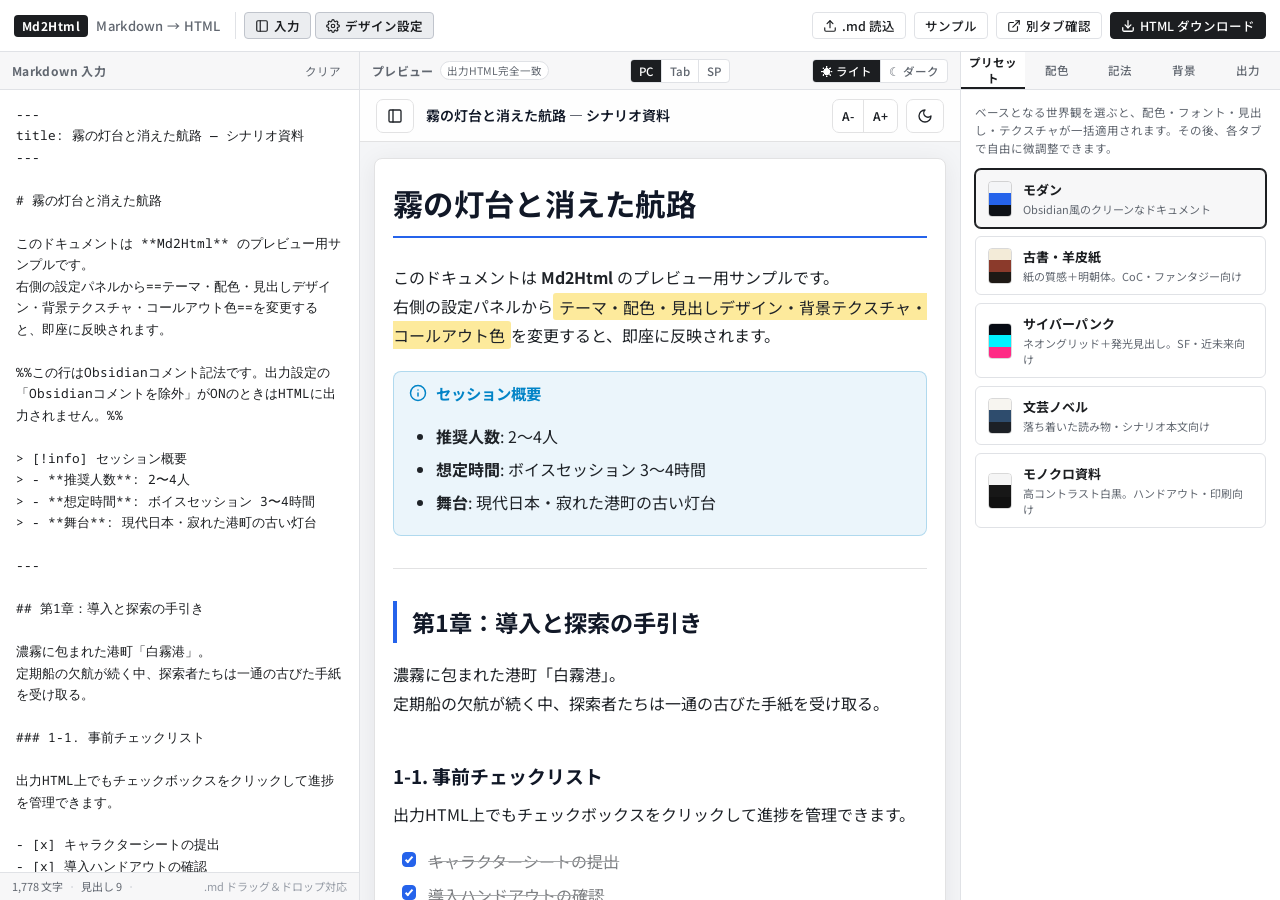
==== markdown-to-html/index.html @ 5cf48e46 "Add markdown-to-html tool" ====
<!DOCTYPE html>
<html lang="ja">
<head>
  <meta charset="UTF-8">
  <meta name="viewport" content="width=device-width, initial-scale=1.0">
  <title>Md2Html</title>
  <meta name="description" content="Markdownテキスト（Obsidianコールアウト対応）を目次ツリー・ダークモード切替・背景テクスチャ付きの単一HTMLファイルに変換するツール。">
  <link rel="preconnect" href="https://fonts.googleapis.com">
  <link rel="preconnect" href="https://fonts.gstatic.com" crossorigin>
  <link href="https://fonts.googleapis.com/css2?family=Noto+Sans+JP:wght@400;500;600;700&family=Noto+Sans+Mono:wght@400;500&display=swap" rel="stylesheet">
  <link rel="stylesheet" href="style.css">
</head>
<body>

  <!-- ========== DRAG & DROP OVERLAY ========== -->
  <div id="global-drop-overlay" class="global-drop-overlay hidden" aria-hidden="true">
    <div class="global-drop-box">
      <svg width="42" height="42" viewBox="0 0 24 24" fill="none" stroke="currentColor" stroke-width="1.6" stroke-linecap="round" stroke-linejoin="round">
        <path d="M14 2H6a2 2 0 0 0-2 2v16a2 2 0 0 0 2 2h12a2 2 0 0 0 2-2V8z"/>
        <polyline points="14 2 14 8 20 8"/>
        <line x1="12" y1="18" x2="12" y2="12"/>
        <line x1="9" y1="15" x2="15" y2="15"/>
      </svg>
      <p class="global-drop-title">ここに .md / .txt ファイルをドロップ</p>
      <p class="global-drop-sub">エディタに読み込んで即座にプレビューします</p>
    </div>
  </div>

  <!-- ========== HEADER ========== -->
  <header class="app-header">
    <div class="header-left">
      <h1 class="site-title">
        <span class="title-badge">Md2Html</span>
        <span class="title-sub">Markdown → HTML</span>
      </h1>
      <div class="pane-toggles" role="group" aria-label="ペイン表示切り替え">
        <button type="button" id="btn-toggle-editor" class="btn btn-ghost btn-sm is-active" aria-pressed="true" title="入力ペインの表示切替">
          <svg width="14" height="14" viewBox="0 0 24 24" fill="none" stroke="currentColor" stroke-width="2" stroke-linecap="round" stroke-linejoin="round" aria-hidden="true"><rect width="18" height="18" x="3" y="3" rx="2"/><path d="M9 3v18"/></svg>
          <span>入力</span>
        </button>
        <button type="button" id="btn-toggle-settings" class="btn btn-ghost btn-sm is-active" aria-pressed="true" title="デザイン設定パネルの表示切替">
          <svg width="14" height="14" viewBox="0 0 24 24" fill="none" stroke="currentColor" stroke-width="2" stroke-linecap="round" stroke-linejoin="round" aria-hidden="true"><circle cx="12" cy="12" r="3"/><path d="M19.4 15a1.65 1.65 0 0 0 .33 1.82l.06.06a2 2 0 0 1 0 2.83 2 2 0 0 1-2.83 0l-.06-.06a1.65 1.65 0 0 0-1.82-.33 1.65 1.65 0 0 0-1 1.51V21a2 2 0 0 1-4 0v-.09A1.65 1.65 0 0 0 9 19.4a1.65 1.65 0 0 0-1.82.33l-.06.06a2 2 0 0 1-2.83-2.83l.06-.06A1.65 1.65 0 0 0 4.68 15a1.65 1.65 0 0 0-1.51-1H3a2 2 0 0 1 0-4h.09A1.65 1.65 0 0 0 4.6 9a1.65 1.65 0 0 0-.33-1.82l-.06-.06a2 2 0 0 1 2.83-2.83l.06.06A1.65 1.65 0 0 0 9 4.68a1.65 1.65 0 0 0 1-1.51V3a2 2 0 0 1 4 0v.09a1.65 1.65 0 0 0 1 1.51 1.65 1.65 0 0 0 1.82-.33l.06-.06a2 2 0 0 1 2.83 2.83l-.06.06A1.65 1.65 0 0 0 19.4 9a1.65 1.65 0 0 0 1.51 1H21a2 2 0 0 1 0 4h-.09a1.65 1.65 0 0 0-1.51 1z"/></svg>
          <span>デザイン設定</span>
        </button>
      </div>
    </div>

    <nav class="header-actions" aria-label="メインアクション">
      <button type="button" id="btn-load-file" class="btn btn-ghost btn-sm" title=".md または .txt ファイルを読み込む">
        <svg width="14" height="14" viewBox="0 0 24 24" fill="none" stroke="currentColor" stroke-width="2" stroke-linecap="round" stroke-linejoin="round" aria-hidden="true"><path d="M21 15v4a2 2 0 0 1-2 2H5a2 2 0 0 1-2-2v-4"/><polyline points="17 8 12 3 7 8"/><line x1="12" y1="3" x2="12" y2="15"/></svg>
        <span class="hide-xs">.md 読込</span>
      </button>
      <input type="file" id="file-input" accept=".md,.markdown,.txt" hidden>
      <button type="button" id="btn-load-sample" class="btn btn-ghost btn-sm" title="サンプルMarkdownを読み込む">サンプル</button>
      <button type="button" id="btn-open-tab" class="btn btn-ghost btn-sm" title="生成されたHTMLを別タブで開く">
        <svg width="14" height="14" viewBox="0 0 24 24" fill="none" stroke="currentColor" stroke-width="2" stroke-linecap="round" stroke-linejoin="round" aria-hidden="true"><path d="M18 13v6a2 2 0 0 1-2 2H5a2 2 0 0 1-2-2V8a2 2 0 0 1 2-2h6"/><polyline points="15 3 21 3 21 9"/><line x1="10" y1="14" x2="21" y2="3"/></svg>
        <span class="hide-sm">別タブ確認</span>
      </button>
      <button type="button" id="btn-download" class="btn btn-primary btn-sm">
        <svg width="14" height="14" viewBox="0 0 24 24" fill="none" stroke="currentColor" stroke-width="2.2" stroke-linecap="round" stroke-linejoin="round" aria-hidden="true"><path d="M21 15v4a2 2 0 0 1-2 2H5a2 2 0 0 1-2-2v-4"/><polyline points="7 10 12 15 17 10"/><line x1="12" y1="15" x2="12" y2="3"/></svg>
        <span>HTML ダウンロード</span>
      </button>
    </nav>
  </header>

  <!-- ========== WORKSPACE (3-PANE) ========== -->
  <div id="workspace" class="workspace">

    <!-- 1. LEFT PANE: MARKDOWN EDITOR -->
    <section id="editor-pane" class="editor-pane" aria-label="Markdown入力">
      <div class="pane-bar">
        <div class="pane-bar-left">
          <span class="pane-title">Markdown 入力</span>
          <span id="loaded-file-badge" class="file-badge hidden"></span>
        </div>
        <div class="pane-bar-right">
          <button type="button" id="btn-clear-editor" class="text-btn" title="入力をクリア">クリア</button>
        </div>
      </div>

      <div class="editor-wrap">
        <textarea
          id="md-input"
          class="md-textarea"
          spellcheck="false"
          placeholder="# タイトル&#10;&#10;ここにMarkdownを入力するか、.mdファイルをドラッグ＆ドロップしてください。&#10;&#10;> [!note] Obsidian コールアウト&#10;> > [!tip]+ 折りたたみにも対応しています"
          aria-label="Markdownテキスト入力欄"
        ></textarea>
      </div>

      <div class="editor-footer">
        <span id="stat-chars">0 文字</span>
        <span class="stat-sep">·</span>
        <span id="stat-headings">見出し 0</span>
        <span class="stat-sep">·</span>
        <span class="stat-hint">.md ドラッグ＆ドロップ対応</span>
      </div>
    </section>

    <!-- 2. CENTER PANE: LIVE STANDALONE PREVIEW -->
    <section id="preview-pane" class="preview-pane" aria-label="リアルタイムプレビュー">
      <div class="pane-bar preview-bar">
        <div class="pane-bar-left">
          <span class="pane-title">プレビュー</span>
          <span class="preview-pill">出力HTML完全一致</span>
        </div>

        <div class="viewport-switch" role="group" aria-label="プレビュー幅切り替え">
          <button type="button" class="vp-btn is-active" data-vp="desktop" title="デスクトップ幅 (100%)">PC</button>
          <button type="button" class="vp-btn" data-vp="tablet" title="タブレット幅 (768px)">Tab</button>
          <button type="button" class="vp-btn" data-vp="mobile" title="モバイル幅 (390px)">SP</button>
        </div>

        <div class="pane-bar-right">
          <div class="theme-quick-switch" role="group" aria-label="プレビューのテーマ切り替え">
            <button type="button" id="btn-preview-light" class="vp-btn is-active" title="ライトモードで確認">☀ ライト</button>
            <button type="button" id="btn-preview-dark" class="vp-btn" title="ダークモードで確認">☾ ダーク</button>
          </div>
        </div>
      </div>

      <div id="preview-stage" class="preview-stage" data-vp="desktop">
        <iframe
          id="preview-frame"
          class="preview-frame"
          title="HTMLプレビュー"
          sandbox="allow-scripts allow-same-origin allow-popups"
        ></iframe>
      </div>
    </section>

    <!-- 3. RIGHT PANE: DESIGN SETTINGS PANEL -->
    <aside id="settings-pane" class="settings-pane" aria-label="デザイン・出力設定">
      <div class="settings-tabs" role="tablist" aria-label="設定カテゴリ">
        <button type="button" class="tab-btn is-active" role="tab" aria-selected="true" data-tab="presets">プリセット</button>
        <button type="button" class="tab-btn" role="tab" aria-selected="false" data-tab="colors">配色</button>
        <button type="button" class="tab-btn" role="tab" aria-selected="false" data-tab="styles">記法</button>
        <button type="button" class="tab-btn" role="tab" aria-selected="false" data-tab="background">背景</button>
        <button type="button" class="tab-btn" role="tab" aria-selected="false" data-tab="output">出力</button>
      </div>

      <div class="settings-body">

        <!-- TAB 1: PRESETS -->
        <div class="tab-panel is-active" data-panel="presets" role="tabpanel">
          <p class="panel-intro">ベースとなる世界観を選ぶと、配色・フォント・見出し・テクスチャが一括適用されます。その後、各タブで自由に微調整できます。</p>
          <div id="preset-grid" class="preset-grid"></div>
        </div>

        <!-- TAB 2: COLORS (LIGHT / DARK) -->
        <div class="tab-panel" data-panel="colors" role="tabpanel">
          <div class="mode-segment" role="group" aria-label="編集するモードを選択">
            <button type="button" class="seg-btn is-active" data-color-mode="light">☀ ライトモードの色</button>
            <button type="button" class="seg-btn" data-color-mode="dark">☾ ダークモードの色</button>
          </div>
          <p class="panel-note">モードを切り替えるとプレビューも連動して切り替わります。</p>

          <div class="setting-block">
            <div class="color-list">
              <div class="color-row">
                <label for="col-pageBg">ページ背景色</label>
                <div class="color-control">
                  <input type="color" id="col-pageBg" data-color-key="pageBg">
                  <input type="text" class="hex-input" id="hex-pageBg" data-color-key="pageBg" maxlength="7" aria-label="ページ背景色 HEX">
                </div>
              </div>
              <div class="color-row">
                <label for="col-surfaceBg">本文カード背景</label>
                <div class="color-control">
                  <input type="color" id="col-surfaceBg" data-color-key="surfaceBg">
                  <input type="text" class="hex-input" id="hex-surfaceBg" data-color-key="surfaceBg" maxlength="7" aria-label="本文カード背景 HEX">
                </div>
              </div>
              <div class="color-row">
                <label for="col-text">本文文字色</label>
                <div class="color-control">
                  <input type="color" id="col-text" data-color-key="text">
                  <input type="text" class="hex-input" id="hex-text" data-color-key="text" maxlength="7" aria-label="本文文字色 HEX">
                </div>
              </div>
              <div class="color-row">
                <label for="col-heading">見出し文字色</label>
                <div class="color-control">
                  <input type="color" id="col-heading" data-color-key="heading">
                  <input type="text" class="hex-input" id="hex-heading" data-color-key="heading" maxlength="7" aria-label="見出し文字色 HEX">
                </div>
              </div>
              <div class="color-row">
                <label for="col-accent">アクセント色</label>
                <div class="color-control">
                  <input type="color" id="col-accent" data-color-key="accent">
                  <input type="text" class="hex-input" id="hex-accent" data-color-key="accent" maxlength="7" aria-label="アクセント色 HEX">
                </div>
              </div>
              <div class="color-row">
                <label for="col-link">リンク色</label>
                <div class="color-control">
                  <input type="color" id="col-link" data-color-key="link">
                  <input type="text" class="hex-input" id="hex-link" data-color-key="link" maxlength="7" aria-label="リンク色 HEX">
                </div>
              </div>
            </div>
          </div>
        </div>

        <!-- TAB 3: MARKDOWN STYLES -->
        <div class="tab-panel" data-panel="styles" role="tabpanel">
          <div class="setting-block">
            <h3 class="block-title">タイポグラフィ</h3>
            <div class="field-grid">
              <div class="field">
                <label for="sel-body-font">本文フォント</label>
                <select id="sel-body-font">
                  <option value="gothic">ゴシック体 (Noto Sans)</option>
                  <option value="serif">明朝体 (しっぽり明朝)</option>
                  <option value="rounded">丸ゴシック (M PLUS)</option>
                  <option value="mono">等幅 (JetBrains Mono)</option>
                </select>
              </div>
              <div class="field">
                <label for="sel-heading-font">見出しフォント</label>
                <select id="sel-heading-font">
                  <option value="inherit">本文と同じ</option>
                  <option value="gothic">ゴシック体</option>
                  <option value="serif">明朝体</option>
                  <option value="mono">等幅・テック系</option>
                </select>
              </div>
              <div class="field">
                <label for="sel-font-size">文字サイズ</label>
                <select id="sel-font-size">
                  <option value="sm">小さめ (14.5px)</option>
                  <option value="md">標準 (16px)</option>
                  <option value="lg">大きめ (17.5px)</option>
                </select>
              </div>
              <div class="field">
                <label for="sel-content-width">本文の最大幅</label>
                <select id="sel-content-width">
                  <option value="narrow">狭め (680px)</option>
                  <option value="normal">標準 (820px)</option>
                  <option value="wide">広め (980px)</option>
                </select>
              </div>
            </div>
            <div class="range-field">
              <div class="range-head">
                <label for="rng-line-height">行間</label>
                <span id="val-line-height" class="range-val">1.8</span>
              </div>
              <input type="range" id="rng-line-height" min="1.5" max="2.2" step="0.05" value="1.8">
            </div>
          </div>

          <div class="setting-block">
            <h3 class="block-title">見出しデザイン</h3>
            <div class="field-stack">
              <div class="field-inline">
                <label for="sel-h1-style">H1 見出し</label>
                <select id="sel-h1-style">
                  <option value="simple">シンプル</option>
                  <option value="underline">アクセント下線</option>
                  <option value="left-bar">左バー＋帯グラデ</option>
                  <option value="box">ボックス囲み</option>
                  <option value="double-line">上下二重線（章扉）</option>
                  <option value="center-ornament">中央装飾（◆）</option>
                  <option value="cyber">サイバー発光</option>
                </select>
              </div>
              <div class="field-inline">
                <label for="sel-h2-style">H2 見出し</label>
                <select id="sel-h2-style">
                  <option value="simple">シンプル</option>
                  <option value="underline">アクセント下線</option>
                  <option value="left-bar">左アクセントバー</option>
                  <option value="box">背景帯＋左バー</option>
                  <option value="double-line">二重下線</option>
                  <option value="cyber">サイバー (//)</option>
                </select>
              </div>
              <div class="field-inline">
                <label for="sel-h3-style">H3 見出し</label>
                <select id="sel-h3-style">
                  <option value="simple">シンプル</option>
                  <option value="underline">破線アンダーライン</option>
                  <option value="left-bar">左細バー</option>
                  <option value="dot">菱形マーカー (◆)</option>
                  <option value="cyber">サイバー (&gt;)</option>
                </select>
              </div>
              <div class="range-field mt-8">
                <div class="range-head">
                  <label for="rng-heading-space">見出しの上余白</label>
                  <span id="val-heading-space" class="range-val">1.0x</span>
                </div>
                <input type="range" id="rng-heading-space" min="0.5" max="2.0" step="0.1" value="1.0">
              </div>
            </div>
          </div>

          <div class="setting-block">
            <h3 class="block-title">Obsidian コールアウト</h3>
            <div class="field-inline">
              <label for="sel-callout-style">枠スタイル</label>
              <select id="sel-callout-style">
                <option value="obsidian">Obsidian 標準</option>
                <option value="left-border">左太線クラシック</option>
                <option value="outline">枠線アウトライン</option>
                <option value="filled">ヘッダー帯塗りつぶし</option>
              </select>
            </div>

            <details class="callout-colors-accordion" open>
              <summary>タイプ別の色カスタマイズ（13系統）</summary>
              <div id="callout-colors-grid" class="callout-colors-grid"></div>
              <button type="button" id="btn-reset-callout-colors" class="btn btn-ghost btn-xs mt-8">コールアウト色を標準に戻す</button>
            </details>
          </div>

          <div class="setting-block">
            <h3 class="block-title">その他の記法</h3>
            <div class="field-stack">
              <div class="field-inline">
                <label for="sel-blockquote-style">通常引用 (&gt;)</label>
                <select id="sel-blockquote-style">
                  <option value="border">左ボーダー</option>
                  <option value="quote-icon">引用符アイコン</option>
                  <option value="card">カード囲み</option>
                </select>
              </div>
              <div class="field-inline">
                <label for="sel-bold-style">太字 (**text**)</label>
                <select id="sel-bold-style">
                  <option value="normal">標準太字</option>
                  <option value="accent">アクセント色</option>
                  <option value="marker">蛍光マーカー下線</option>
                </select>
              </div>
              <div class="field-inline">
                <label for="sel-hr-style">水平線 (---)</label>
                <select id="sel-hr-style">
                  <option value="solid">実線</option>
                  <option value="dashed">破線</option>
                  <option value="ornament">オーナメント (✦)</option>
                </select>
              </div>
              <div class="field-inline">
                <label for="sel-table-style">テーブル</label>
                <select id="sel-table-style">
                  <option value="clean">シンプル罫線</option>
                  <option value="striped">ストライプ行</option>
                  <option value="bordered">フル枠線</option>
                </select>
              </div>
              <div class="field-inline">
                <label for="sel-code-wrap">コードブロック</label>
                <select id="sel-code-wrap">
                  <option value="wrap">折り返す（スクロールなし）</option>
                  <option value="scroll">横スクロール</option>
                </select>
              </div>
            </div>
          </div>
        </div>

        <!-- TAB 4: BACKGROUND TEXTURE -->
        <div class="tab-panel" data-panel="background" role="tabpanel">
          <div class="setting-block">
            <h3 class="block-title">背景テクスチャ</h3>
            <p class="panel-note">すべてCSS/インラインSVGで生成されるため、外部画像なしで単一HTMLとして配布できます。</p>
            <div id="texture-grid" class="texture-grid">
              <button type="button" class="texture-card" data-texture="none">
                <span class="tex-thumb tex-thumb-none"></span>
                <span class="tex-label">無地</span>
              </button>
              <button type="button" class="texture-card" data-texture="paper">
                <span class="tex-thumb tex-thumb-paper"></span>
                <span class="tex-label">紙テクスチャ風</span>
              </button>
              <button type="button" class="texture-card" data-texture="cyberpunk">
                <span class="tex-thumb tex-thumb-cyber"></span>
                <span class="tex-label">サイバーパンク</span>
              </button>
              <button type="button" class="texture-card" data-texture="dot-grid">
                <span class="tex-thumb tex-thumb-dot"></span>
                <span class="tex-label">ドット方眼</span>
              </button>
              <button type="button" class="texture-card" data-texture="lined">
                <span class="tex-thumb tex-thumb-lined"></span>
                <span class="tex-label">罫線ノート</span>
              </button>
            </div>
          </div>

          <div class="setting-block">
            <div class="range-field">
              <div class="range-head">
                <label for="rng-tex-intensity">テクスチャの強さ</label>
                <span id="val-tex-intensity" class="range-val">55%</span>
              </div>
              <input type="range" id="rng-tex-intensity" min="0" max="100" step="5" value="55">
            </div>
          </div>

          <div class="setting-block">
            <h3 class="block-title">本文エリアのスタイル</h3>
            <div class="radio-cards">
              <label class="radio-card">
                <input type="radio" name="cardStyle" value="elevated">
                <span class="radio-card-body">
                  <strong>カード面（推奨）</strong>
                  <small>テクスチャの上に本文カードを浮かせて視認性を確保</small>
                </span>
              </label>
              <label class="radio-card">
                <input type="radio" name="cardStyle" value="flat">
                <span class="radio-card-body">
                  <strong>フラット一体型</strong>
                  <small>ページ全面のテクスチャ上に直接テキストを配置</small>
                </span>
              </label>
            </div>
          </div>
        </div>

        <!-- TAB 5: OUTPUT & OPTIONS -->
        <div class="tab-panel" data-panel="output" role="tabpanel">
          <div class="setting-block">
            <h3 class="block-title">ファイル情報</h3>
            <div class="field-stack">
              <div class="field">
                <label for="inp-doc-title">HTML タイトル（空欄時は自動抽出）</label>
                <input type="text" id="inp-doc-title" placeholder="フロントマター title または最初の H1">
              </div>
              <div class="field">
                <label for="inp-file-name">出力ファイル名（.html 自動付与）</label>
                <input type="text" id="inp-file-name" placeholder="例: scenario-handout">
              </div>
            </div>
          </div>

          <div class="setting-block">
            <h3 class="block-title">出力HTMLの初期動作</h3>
            <div class="field-stack">
              <div class="field-inline">
                <label for="sel-initial-theme">初期テーマ</label>
                <select id="sel-initial-theme">
                  <option value="auto">OS設定に追従</option>
                  <option value="light">常にライト</option>
                  <option value="dark">常にダーク</option>
                </select>
              </div>
              <div class="field-inline">
                <label for="sel-initial-sidebar">左ナビ初期状態 (PC)</label>
                <select id="sel-initial-sidebar">
                  <option value="open">開いた状態</option>
                  <option value="closed">閉じた状態</option>
                </select>
              </div>
            </div>
          </div>

          <div class="setting-block">
            <h3 class="block-title">Markdown / Obsidian オプション</h3>
            <div class="toggle-list">
              <label class="toggle-row">
                <span>単一改行を改行（&lt;br&gt;）に反映</span>
                <input type="checkbox" id="chk-breaks">
              </label>
              <label class="toggle-row">
                <span>Obsidianコメント (%%...%%) を除外</span>
                <input type="checkbox" id="chk-strip-comments">
              </label>
              <label class="toggle-row">
                <span>先頭のYAMLフロントマターを除外</span>
                <input type="checkbox" id="chk-strip-frontmatter">
              </label>
              <label class="toggle-row">
                <span>Google Fonts 読込を含める</span>
                <input type="checkbox" id="chk-webfonts">
              </label>
            </div>
          </div>

          <div class="setting-block">
            <h3 class="block-title">設定のバックアップ・初期化</h3>
            <div class="btn-row">
              <button type="button" id="btn-export-config" class="btn btn-ghost btn-xs">JSON 書き出し</button>
              <button type="button" id="btn-import-config" class="btn btn-ghost btn-xs">JSON 読み込み</button>
              <input type="file" id="config-file-input" accept=".json" hidden>
            </div>
            <button type="button" id="btn-reset-all" class="btn btn-danger-ghost btn-xs mt-8 full-width">すべての設定をデフォルトに戻す</button>
          </div>
        </div>

      </div>
    </aside>

  </div>

  <!-- ========== TOAST ========== -->
  <div id="toast" class="toast" role="status" aria-live="polite"></div>

  <script src="vendor/markdown-it.min.js"></script>
  <script src="presets.js"></script>
  <script src="parser.js"></script>
  <script src="exporter.js"></script>
  <script src="app.js"></script>
</body>
</html>
---- markdown-to-html/style.css ----
/* ============================================================
   Md2Html — Converter Tool UI Stylesheet
   ============================================================ */
:root {
  --bg:           #f2f2f2;
  --surface:      #ffffff;
  --surface-alt:  #f7f7f8;
  --border:       #e0e2e6;
  --border-str:   #c0c4cc;
  --text:         #1c1e21;
  --text-muted:   #616770;
  --text-faint:   #949aa4;
  --accent:       #1c1e21;
  --accent-hover: #353941;
  --focus:        #2563eb;
  --danger:       #c0392b;
  --r-sm:         4px;
  --r:            6px;
  --font:         'Noto Sans JP', -apple-system, BlinkMacSystemFont, sans-serif;
  --font-mono:    'Noto Sans Mono', 'Consolas', 'Courier New', monospace;
  --header-h:     52px;
  --t:            0.15s ease;
}

*, *::before, *::after { box-sizing: border-box; margin: 0; padding: 0; }

html, body {
  height: 100%;
  overflow: hidden;
}

body {
  font-family: var(--font);
  font-size: 13.5px;
  line-height: 1.5;
  color: var(--text);
  background: var(--bg);
  display: flex;
  flex-direction: column;
}

button { font-family: inherit; cursor: pointer; background: none; border: none; color: inherit; }
input, select, textarea { font-family: inherit; color: var(--text); }

.hidden { display: none !important; }
.mt-8 { margin-top: 8px; }
.full-width { width: 100%; justify-content: center; }

/* ============================================================
   BUTTONS
   ============================================================ */
.btn {
  display: inline-flex;
  align-items: center;
  gap: 5px;
  padding: 6px 12px;
  border-radius: var(--r-sm);
  font-size: 12.5px;
  font-weight: 500;
  border: 1px solid transparent;
  transition: background var(--t), border-color var(--t), color var(--t), opacity var(--t);
  white-space: nowrap;
  line-height: 1.25;
}
.btn-sm { padding: 5px 10px; font-size: 12.5px; }
.btn-xs { padding: 4px 9px; font-size: 11.5px; }

.btn-primary {
  background: var(--accent);
  color: #ffffff;
  border-color: var(--accent);
}
.btn-primary:hover {
  background: var(--accent-hover);
  border-color: var(--accent-hover);
}

.btn-ghost {
  background: transparent;
  color: var(--text);
  border-color: var(--border);
}
.btn-ghost:hover {
  background: var(--surface-alt);
  border-color: var(--border-str);
}
.btn-ghost.is-active {
  background: #ebedf0;
  border-color: var(--border-str);
  font-weight: 600;
}

.btn-danger-ghost {
  background: transparent;
  color: var(--danger);
  border-color: rgba(192, 57, 43, 0.45);
}
.btn-danger-ghost:hover {
  background: var(--danger);
  border-color: var(--danger);
  color: #ffffff;
}

.text-btn {
  font-size: 11.5px;
  color: var(--text-muted);
  padding: 2px 6px;
  border-radius: var(--r-sm);
  transition: background var(--t), color var(--t);
}
.text-btn:hover {
  background: var(--border);
  color: var(--text);
}

/* ============================================================
   APP HEADER
   ============================================================ */
.app-header {
  height: var(--header-h);
  flex-shrink: 0;
  background: var(--surface);
  border-bottom: 1px solid var(--border);
  padding: 0 14px;
  display: flex;
  align-items: center;
  justify-content: space-between;
  gap: 12px;
  z-index: 100;
}

.header-left,
.header-actions {
  display: flex;
  align-items: center;
  gap: 8px;
  min-width: 0;
}

.site-title {
  display: flex;
  align-items: center;
  gap: 8px;
  font-size: 14.5px;
  font-weight: 700;
  letter-spacing: 0.02em;
  margin-right: 6px;
  white-space: nowrap;
}

.title-badge {
  background: var(--accent);
  color: #ffffff;
  padding: 2px 8px;
  border-radius: var(--r-sm);
  font-size: 12px;
  letter-spacing: 0.04em;
}

.title-sub {
  color: var(--text-muted);
  font-weight: 500;
  font-size: 13px;
}

.pane-toggles {
  display: flex;
  align-items: center;
  gap: 4px;
  padding-left: 8px;
  border-left: 1px solid var(--border);
}

/* ============================================================
   GLOBAL DRAG & DROP OVERLAY
   ============================================================ */
.global-drop-overlay {
  position: fixed;
  inset: 0;
  z-index: 900;
  background: rgba(28, 30, 33, 0.6);
  backdrop-filter: blur(3px);
  display: flex;
  align-items: center;
  justify-content: center;
  padding: 24px;
}

.global-drop-box {
  background: var(--surface);
  border: 2px dashed var(--focus);
  border-radius: 12px;
  padding: 40px 56px;
  text-align: center;
  color: var(--text);
  box-shadow: 0 16px 40px rgba(0, 0, 0, 0.25);
}

.global-drop-box svg {
  color: var(--focus);
  margin-bottom: 12px;
}

.global-drop-title {
  font-size: 15px;
  font-weight: 700;
  margin-bottom: 4px;
}

.global-drop-sub {
  font-size: 12.5px;
  color: var(--text-muted);
}

/* ============================================================
   WORKSPACE (3-PANE)
   ============================================================ */
.workspace {
  flex: 1;
  min-height: 0;
  display: flex;
  overflow: hidden;
  position: relative;
}

.pane-bar {
  height: 38px;
  flex-shrink: 0;
  padding: 0 12px;
  background: var(--surface-alt);
  border-bottom: 1px solid var(--border);
  display: flex;
  align-items: center;
  justify-content: space-between;
  gap: 8px;
}

.pane-bar-left,
.pane-bar-right {
  display: flex;
  align-items: center;
  gap: 6px;
  min-width: 0;
}

.pane-title {
  font-size: 12px;
  font-weight: 700;
  color: var(--text-muted);
  letter-spacing: 0.03em;
  white-space: nowrap;
}

.file-badge {
  font-size: 11px;
  color: var(--text);
  background: var(--border);
  padding: 1px 7px;
  border-radius: 99px;
  max-width: 150px;
  overflow: hidden;
  text-overflow: ellipsis;
  white-space: nowrap;
}

.preview-pill {
  font-size: 10.5px;
  color: var(--text-muted);
  border: 1px solid var(--border);
  background: var(--surface);
  padding: 1px 6px;
  border-radius: 99px;
  white-space: nowrap;
}

/* ── 1. LEFT EDITOR PANE ─────────────────────────────────── */
.editor-pane {
  width: 360px;
  min-width: 260px;
  max-width: 44vw;
  flex-shrink: 0;
  display: flex;
  flex-direction: column;
  background: var(--surface);
  border-right: 1px solid var(--border);
}

.editor-pane.is-hidden {
  display: none;
}

.editor-wrap {
  flex: 1;
  min-height: 0;
  display: flex;
}

.md-textarea {
  width: 100%;
  height: 100%;
  border: none;
  outline: none;
  resize: none;
  padding: 14px 16px;
  font-family: var(--font-mono);
  font-size: 12.8px;
  line-height: 1.68;
  color: var(--text);
  background: var(--surface);
  tab-size: 2;
}

.editor-footer {
  height: 28px;
  flex-shrink: 0;
  padding: 0 12px;
  border-top: 1px solid var(--border);
  background: var(--surface-alt);
  display: flex;
  align-items: center;
  gap: 6px;
  font-size: 11px;
  color: var(--text-muted);
}

.stat-sep { color: var(--border-str); }
.stat-hint { margin-left: auto; color: var(--text-faint); }

/* ── 2. CENTER PREVIEW PANE ──────────────────────────────── */
.preview-pane {
  flex: 1;
  min-width: 0;
  display: flex;
  flex-direction: column;
  background: #dfe2e8;
}

.viewport-switch,
.theme-quick-switch {
  display: inline-flex;
  background: var(--surface);
  border: 1px solid var(--border);
  border-radius: var(--r-sm);
  overflow: hidden;
}

.vp-btn {
  padding: 3px 8px;
  font-size: 11.5px;
  font-weight: 500;
  color: var(--text-muted);
  transition: background var(--t), color var(--t);
  white-space: nowrap;
}
.vp-btn + .vp-btn {
  border-left: 1px solid var(--border);
}
.vp-btn:hover {
  background: var(--surface-alt);
  color: var(--text);
}
.vp-btn.is-active {
  background: var(--accent);
  color: #ffffff;
}

.preview-stage {
  flex: 1;
  min-height: 0;
  display: flex;
  justify-content: center;
  align-items: stretch;
  overflow: auto;
  padding: 0;
  transition: padding 0.2s ease;
}

.preview-stage[data-vp="tablet"],
.preview-stage[data-vp="mobile"] {
  padding: 16px;
}

.preview-frame {
  width: 100%;
  height: 100%;
  border: none;
  background: #ffffff;
  transition: width 0.22s ease, box-shadow 0.22s ease, border-radius 0.22s ease;
}

.preview-stage[data-vp="tablet"] .preview-frame {
  width: 768px;
  max-width: 100%;
  border-radius: 10px;
  box-shadow: 0 8px 30px rgba(0, 0, 0, 0.18);
}

.preview-stage[data-vp="mobile"] .preview-frame {
  width: 390px;
  max-width: 100%;
  border-radius: 16px;
  box-shadow: 0 10px 34px rgba(0, 0, 0, 0.22);
}

/* ── 3. RIGHT SETTINGS PANEL ─────────────────────────────── */
.settings-pane {
  width: 320px;
  flex-shrink: 0;
  display: flex;
  flex-direction: column;
  background: var(--surface);
  border-left: 1px solid var(--border);
}

.settings-pane.is-hidden {
  display: none;
}

.settings-tabs {
  height: 38px;
  flex-shrink: 0;
  display: grid;
  grid-template-columns: repeat(5, 1fr);
  background: var(--surface-alt);
  border-bottom: 1px solid var(--border);
}

.tab-btn {
  font-size: 11.5px;
  font-weight: 500;
  color: var(--text-muted);
  border-bottom: 2px solid transparent;
  transition: color var(--t), border-color var(--t), background var(--t);
  padding: 0 2px;
}

.tab-btn:hover {
  color: var(--text);
  background: rgba(0, 0, 0, 0.025);
}

.tab-btn.is-active {
  color: var(--text);
  font-weight: 700;
  border-bottom-color: var(--accent);
  background: var(--surface);
}

.settings-body {
  flex: 1;
  min-height: 0;
  overflow-y: auto;
  padding: 14px;
  scrollbar-width: thin;
}

.tab-panel {
  display: none;
}
.tab-panel.is-active {
  display: block;
}

.panel-intro,
.panel-note {
  font-size: 11.5px;
  color: var(--text-muted);
  line-height: 1.55;
  margin-bottom: 12px;
}

.setting-block {
  padding-bottom: 14px;
  margin-bottom: 14px;
  border-bottom: 1px solid var(--border);
}
.setting-block:last-child {
  border-bottom: none;
  margin-bottom: 0;
  padding-bottom: 4px;
}

.block-title {
  font-size: 11.5px;
  font-weight: 700;
  color: var(--text-muted);
  letter-spacing: 0.04em;
  text-transform: uppercase;
  margin-bottom: 10px;
}

/* Presets grid */
.preset-grid {
  display: flex;
  flex-direction: column;
  gap: 8px;
}

.preset-card {
  display: flex;
  align-items: center;
  gap: 11px;
  width: 100%;
  text-align: left;
  padding: 10px 12px;
  border-radius: var(--r);
  border: 1.5px solid var(--border);
  background: var(--surface);
  transition: border-color var(--t), background var(--t), box-shadow var(--t);
}
.preset-card:hover {
  border-color: var(--border-str);
  background: var(--surface-alt);
}
.preset-card.is-active {
  border-color: var(--accent);
  background: var(--surface-alt);
  box-shadow: 0 0 0 1px var(--accent);
}

.preset-swatch {
  display: flex;
  flex-direction: column;
  width: 24px;
  height: 36px;
  border-radius: 4px;
  overflow: hidden;
  border: 1px solid rgba(0, 0, 0, 0.15);
  flex-shrink: 0;
}
.preset-swatch span {
  flex: 1;
}

.preset-info {
  min-width: 0;
  flex: 1;
}
.preset-name {
  display: block;
  font-size: 13px;
  font-weight: 700;
  color: var(--text);
}
.preset-desc {
  display: block;
  font-size: 11px;
  color: var(--text-muted);
  margin-top: 2px;
}

/* Mode segment (Light / Dark colors) */
.mode-segment {
  display: grid;
  grid-template-columns: 1fr 1fr;
  background: var(--surface-alt);
  border: 1px solid var(--border);
  border-radius: var(--r);
  padding: 3px;
  gap: 3px;
  margin-bottom: 8px;
}

.seg-btn {
  padding: 6px 8px;
  border-radius: var(--r-sm);
  font-size: 12px;
  font-weight: 500;
  color: var(--text-muted);
  transition: background var(--t), color var(--t), box-shadow var(--t);
}
.seg-btn.is-active {
  background: var(--surface);
  color: var(--text);
  font-weight: 700;
  box-shadow: 0 1px 3px rgba(0, 0, 0, 0.1);
}

/* Color pickers */
.color-list {
  display: flex;
  flex-direction: column;
  gap: 9px;
}

.color-row {
  display: flex;
  align-items: center;
  justify-content: space-between;
  gap: 8px;
}
.color-row label {
  font-size: 12.5px;
  color: var(--text);
}

.color-control {
  display: flex;
  align-items: center;
  gap: 6px;
}

.color-control input[type="color"] {
  width: 28px;
  height: 26px;
  padding: 1px;
  border: 1px solid var(--border-str);
  border-radius: var(--r-sm);
  background: var(--surface);
  cursor: pointer;
}

.hex-input {
  width: 74px;
  height: 26px;
  padding: 0 6px;
  border: 1px solid var(--border);
  border-radius: var(--r-sm);
  font-family: var(--font-mono);
  font-size: 11.5px;
  background: var(--surface);
}
.hex-input:focus {
  outline: none;
  border-color: var(--focus);
}

/* Fields & Selects */
.field-grid {
  display: grid;
  grid-template-columns: 1fr 1fr;
  gap: 8px;
  margin-bottom: 10px;
}

.field-stack {
  display: flex;
  flex-direction: column;
  gap: 8px;
}

.field {
  display: flex;
  flex-direction: column;
  gap: 4px;
}
.field label {
  font-size: 11.5px;
  color: var(--text-muted);
}

.field-inline {
  display: flex;
  align-items: center;
  justify-content: space-between;
  gap: 8px;
}
.field-inline label {
  font-size: 12px;
  color: var(--text);
  flex-shrink: 0;
}
.field-inline select {
  width: 156px;
}

select,
.field input[type="text"] {
  height: 30px;
  padding: 0 8px;
  border: 1px solid var(--border);
  border-radius: var(--r-sm);
  background: var(--surface);
  font-size: 12px;
  outline: none;
  transition: border-color var(--t);
}
select:focus,
.field input[type="text"]:focus {
  border-color: var(--focus);
}

/* Range slider */
.range-field {
  display: flex;
  flex-direction: column;
  gap: 4px;
}
.range-head {
  display: flex;
  align-items: center;
  justify-content: space-between;
  font-size: 12px;
}
.range-val {
  font-family: var(--font-mono);
  font-size: 11.5px;
  color: var(--text-muted);
}
input[type="range"] {
  width: 100%;
  accent-color: var(--accent);
  cursor: pointer;
}

/* Callout color accordion */
.callout-colors-accordion {
  margin-top: 10px;
  border: 1px solid var(--border);
  border-radius: var(--r);
  padding: 8px 10px;
  background: var(--surface-alt);
}
.callout-colors-accordion summary {
  font-size: 12px;
  font-weight: 600;
  cursor: pointer;
  color: var(--text);
}

.callout-colors-grid {
  display: grid;
  grid-template-columns: 1fr 1fr;
  gap: 6px 10px;
  margin-top: 10px;
}

.callout-color-item {
  display: flex;
  align-items: center;
  justify-content: space-between;
  gap: 4px;
  font-size: 11.5px;
  background: var(--surface);
  padding: 3px 6px;
  border-radius: var(--r-sm);
  border: 1px solid var(--border);
}
.callout-color-item input[type="color"] {
  width: 22px;
  height: 20px;
  border: none;
  padding: 0;
  background: transparent;
  cursor: pointer;
}

/* Texture grid */
.texture-grid {
  display: grid;
  grid-template-columns: 1fr 1fr;
  gap: 8px;
}

.texture-card {
  display: flex;
  flex-direction: column;
  align-items: stretch;
  gap: 6px;
  padding: 7px;
  border-radius: var(--r);
  border: 1.5px solid var(--border);
  background: var(--surface);
  transition: border-color var(--t), box-shadow var(--t);
}
.texture-card:hover {
  border-color: var(--border-str);
}
.texture-card.is-active {
  border-color: var(--accent);
  box-shadow: 0 0 0 1px var(--accent);
}

.tex-thumb {
  display: block;
  height: 44px;
  border-radius: 4px;
  border: 1px solid rgba(0, 0, 0, 0.1);
}
.tex-thumb-none {
  background: #f4f5f7;
}
.tex-thumb-paper {
  background:
    radial-gradient(circle at 50% 50%, #f5eedc 30%, #dfd2b5 100%);
  position: relative;
}
.tex-thumb-cyber {
  background-color: #080d1a;
  background-image:
    linear-gradient(to right, rgba(0, 240, 255, 0.25) 1px, transparent 1px),
    linear-gradient(to bottom, rgba(0, 240, 255, 0.25) 1px, transparent 1px),
    radial-gradient(circle at 80% 80%, rgba(255, 42, 133, 0.35), transparent 60%);
  background-size: 12px 12px, 12px 12px, 100% 100%;
}
.tex-thumb-dot {
  background-color: #fafafa;
  background-image: radial-gradient(#94a3b8 1.2px, transparent 1.2px);
  background-size: 9px 9px;
}
.tex-thumb-lined {
  background-color: #fdfcf8;
  background-image:
    linear-gradient(to right, transparent 14px, rgba(239, 68, 68, 0.35) 14px, rgba(239, 68, 68, 0.35) 15px, transparent 15px),
    linear-gradient(to bottom, transparent 9px, #cbd5e1 10px);
  background-size: 100% 100%, 100% 10px;
}

.tex-label {
  font-size: 11.5px;
  font-weight: 600;
  text-align: center;
  color: var(--text);
}

/* Radio cards */
.radio-cards {
  display: flex;
  flex-direction: column;
  gap: 8px;
}
.radio-card {
  display: flex;
  align-items: flex-start;
  gap: 8px;
  padding: 9px 10px;
  border-radius: var(--r);
  border: 1px solid var(--border);
  cursor: pointer;
  transition: background var(--t), border-color var(--t);
}
.radio-card:hover {
  background: var(--surface-alt);
}
.radio-card input {
  margin-top: 3px;
  accent-color: var(--accent);
}
.radio-card-body {
  display: flex;
  flex-direction: column;
  gap: 2px;
}
.radio-card-body strong {
  font-size: 12px;
}
.radio-card-body small {
  font-size: 11px;
  color: var(--text-muted);
}

/* Toggle checkboxes */
.toggle-list {
  display: flex;
  flex-direction: column;
  gap: 9px;
}
.toggle-row {
  display: flex;
  align-items: center;
  justify-content: space-between;
  gap: 10px;
  font-size: 12px;
  cursor: pointer;
}
.toggle-row input[type="checkbox"] {
  width: 16px;
  height: 16px;
  accent-color: var(--accent);
  cursor: pointer;
  flex-shrink: 0;
}

.btn-row {
  display: grid;
  grid-template-columns: 1fr 1fr;
  gap: 6px;
}

/* ============================================================
   TOAST NOTIFICATION
   ============================================================ */
.toast {
  position: fixed;
  bottom: 20px;
  left: 50%;
  transform: translateX(-50%) translateY(16px);
  background: #1c1e21;
  color: #ffffff;
  padding: 8px 16px;
  border-radius: 99px;
  font-size: 12.5px;
  font-weight: 500;
  box-shadow: 0 6px 20px rgba(0, 0, 0, 0.25);
  opacity: 0;
  pointer-events: none;
  z-index: 950;
  transition: opacity 0.2s ease, transform 0.2s ease;
}
.toast.is-visible {
  opacity: 1;
  transform: translateX(-50%) translateY(0);
}

/* ============================================================
   RESPONSIVE ADJUSTMENTS
   ============================================================ */
@media (max-width: 1140px) {
  .settings-pane {
    position: absolute;
    top: 0;
    right: 0;
    bottom: 0;
    z-index: 60;
    box-shadow: -6px 0 24px rgba(0, 0, 0, 0.16);
  }
}

@media (max-width: 820px) {
  .title-sub,
  .preview-pill,
  .hide-sm {
    display: none;
  }
  .editor-pane {
    position: absolute;
    top: 0;
    left: 0;
    bottom: 0;
    width: 100%;
    max-width: 100%;
    z-index: 50;
  }
}

@media (max-width: 520px) {
  .hide-xs { display: none; }
  .viewport-switch { display: none; }
}
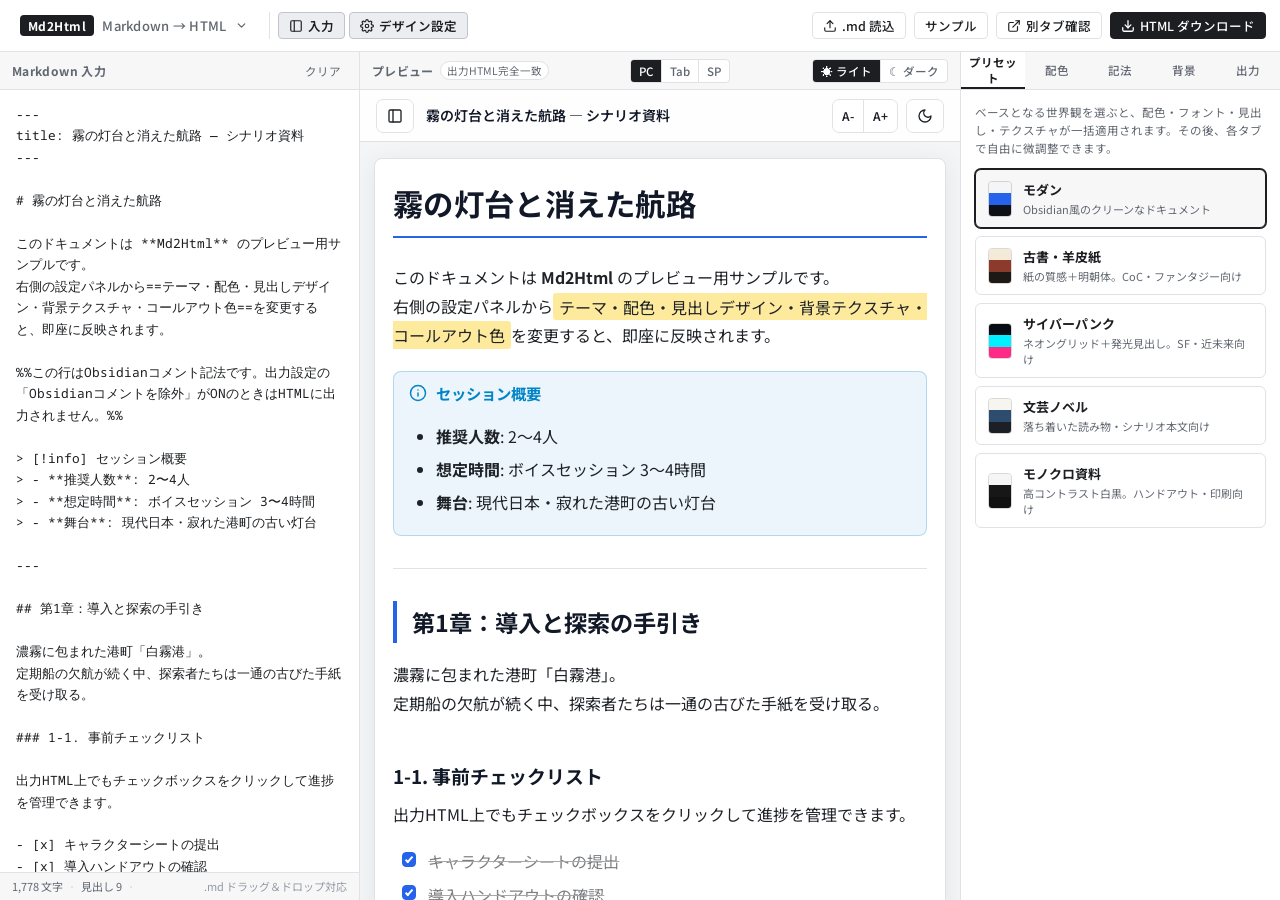
==== commit 5804f6ba: "Update tool switcher" ====
--- a/markdown-to-html/index.html
+++ b/markdown-to-html/index.html
@@ -29,10 +29,38 @@
   <!-- ========== HEADER ========== -->
   <header class="app-header">
     <div class="header-left">
-      <h1 class="site-title">
-        <span class="title-badge">Md2Html</span>
-        <span class="title-sub">Markdown → HTML</span>
-      </h1>
+      <div class="tool-switcher" id="tool-switcher">
+        <button type="button" id="btn-tool-switcher" class="site-title-btn" aria-haspopup="menu" aria-expanded="false" title="別のMd2ツールへ切り替え">
+          <span class="title-badge">Md2Html</span>
+          <span class="title-sub">Markdown → HTML</span>
+          <svg class="switcher-chevron" width="13" height="13" viewBox="0 0 24 24" fill="none" stroke="currentColor" stroke-width="2.4" stroke-linecap="round" stroke-linejoin="round" aria-hidden="true"><path d="m6 9 6 6 6-6"/></svg>
+        </button>
+        <div id="tool-switcher-menu" class="switcher-menu hidden" role="menu" aria-label="ツール切り替え">
+          <div class="switcher-group-label">Markdown 変換ツール</div>
+          <a class="switcher-item is-current" href="../markdown-to-html/index.html" role="menuitem" aria-current="page">
+            <span class="switcher-item-badge">Md2Html</span>
+            <span class="switcher-item-meta"><strong>HTML 変換</strong><small>目次ツリー・ダーク切替付き単一HTML</small></span>
+            <span class="switcher-check" aria-hidden="true">✓</span>
+          </a>
+          <a class="switcher-item" href="../markdown-to-pdf/index.html" role="menuitem" data-handoff-link>
+            <span class="switcher-item-badge">Md2Pdf</span>
+            <span class="switcher-item-meta"><strong>PDF 変換</strong><small>表紙・目次・改ページ制御・しおり</small></span>
+          </a>
+          <a class="switcher-item" href="../markdown-to-trpgtxt/index.html" role="menuitem" data-handoff-link>
+            <span class="switcher-item-badge">Md2Txt</span>
+            <span class="switcher-item-meta"><strong>TXT 変換</strong><small>TRPG向け装飾テキスト形式</small></span>
+          </a>
+          <div class="switcher-divider"></div>
+          <label class="switcher-handoff">
+            <input type="checkbox" id="chk-handoff-md" checked>
+            <span>入力中のMarkdownを引き継ぐ</span>
+          </label>
+          <div class="switcher-divider"></div>
+          <a class="switcher-item switcher-item-home" href="../index.html" role="menuitem">
+            <span>← ツール一覧へ戻る</span>
+          </a>
+        </div>
+      </div>
       <div class="pane-toggles" role="group" aria-label="ペイン表示切り替え">
         <button type="button" id="btn-toggle-editor" class="btn btn-ghost btn-sm is-active" aria-pressed="true" title="入力ペインの表示切替">
           <svg width="14" height="14" viewBox="0 0 24 24" fill="none" stroke="currentColor" stroke-width="2" stroke-linecap="round" stroke-linejoin="round" aria-hidden="true"><rect width="18" height="18" x="3" y="3" rx="2"/><path d="M9 3v18"/></svg>
--- a/markdown-to-html/style.css
+++ b/markdown-to-html/style.css
@@ -137,15 +137,153 @@
   min-width: 0;
 }
 
-.site-title {
-  display: flex;
-  align-items: center;
-  gap: 8px;
-  font-size: 14.5px;
+.tool-switcher {
+  position: relative;
+  margin-right: 4px;
+}
+
+.site-title-btn {
+  display: inline-flex;
+  align-items: center;
+  gap: 8px;
+  padding: 5px 8px 5px 5px;
+  border-radius: var(--r);
+  border: 1px solid transparent;
+  font-size: 14px;
   font-weight: 700;
   letter-spacing: 0.02em;
-  margin-right: 6px;
   white-space: nowrap;
+  transition: background var(--t), border-color var(--t);
+}
+.site-title-btn:hover,
+.site-title-btn[aria-expanded="true"] {
+  background: var(--surface-alt);
+  border-color: var(--border);
+}
+
+.switcher-chevron {
+  color: var(--text-muted);
+  transition: transform 0.16s ease;
+  flex-shrink: 0;
+}
+.site-title-btn[aria-expanded="true"] .switcher-chevron {
+  transform: rotate(180deg);
+}
+
+.switcher-menu {
+  position: absolute;
+  top: calc(100% + 6px);
+  left: 0;
+  width: 282px;
+  background: var(--surface);
+  border: 1px solid var(--border);
+  border-radius: 8px;
+  box-shadow: 0 12px 32px rgba(15, 23, 42, 0.16);
+  padding: 6px;
+  z-index: 500;
+}
+
+.switcher-group-label {
+  font-size: 10.5px;
+  font-weight: 700;
+  color: var(--text-faint);
+  letter-spacing: 0.04em;
+  padding: 4px 8px 6px;
+}
+
+.switcher-item {
+  display: flex;
+  align-items: center;
+  gap: 10px;
+  padding: 7px 8px;
+  border-radius: 6px;
+  text-decoration: none;
+  color: var(--text);
+  transition: background var(--t);
+}
+.switcher-item:hover {
+  background: var(--surface-alt);
+}
+.switcher-item.is-current {
+  background: #f0f2f5;
+}
+
+.switcher-item-badge {
+  width: 60px;
+  text-align: center;
+  flex-shrink: 0;
+  background: var(--surface-alt);
+  border: 1px solid var(--border);
+  color: var(--text);
+  font-size: 11px;
+  font-weight: 700;
+  padding: 3px 0;
+  border-radius: 4px;
+}
+.switcher-item.is-current .switcher-item-badge {
+  background: var(--accent);
+  border-color: var(--accent);
+  color: #ffffff;
+}
+
+.switcher-item-meta {
+  display: flex;
+  flex-direction: column;
+  min-width: 0;
+  flex: 1;
+}
+.switcher-item-meta strong {
+  font-size: 12.5px;
+  line-height: 1.3;
+}
+.switcher-item-meta small {
+  font-size: 10.5px;
+  color: var(--text-muted);
+  line-height: 1.3;
+}
+
+.switcher-check {
+  font-size: 12px;
+  font-weight: 700;
+  color: var(--focus);
+  flex-shrink: 0;
+}
+
+.switcher-divider {
+  height: 1px;
+  background: var(--border);
+  margin: 5px 4px;
+}
+
+.switcher-handoff {
+  display: flex;
+  align-items: center;
+  gap: 8px;
+  padding: 6px 8px;
+  font-size: 11.5px;
+  color: var(--text-muted);
+  cursor: pointer;
+  border-radius: 6px;
+}
+.switcher-handoff:hover {
+  background: var(--surface-alt);
+  color: var(--text);
+}
+.switcher-handoff input {
+  width: 14px;
+  height: 14px;
+  accent-color: var(--accent);
+  cursor: pointer;
+}
+
+.switcher-item-home {
+  font-size: 12px;
+  font-weight: 500;
+  color: var(--text-muted);
+  padding: 6px 8px;
+}
+.switcher-item-home:hover {
+  color: var(--text);
 }
 
 .title-badge {
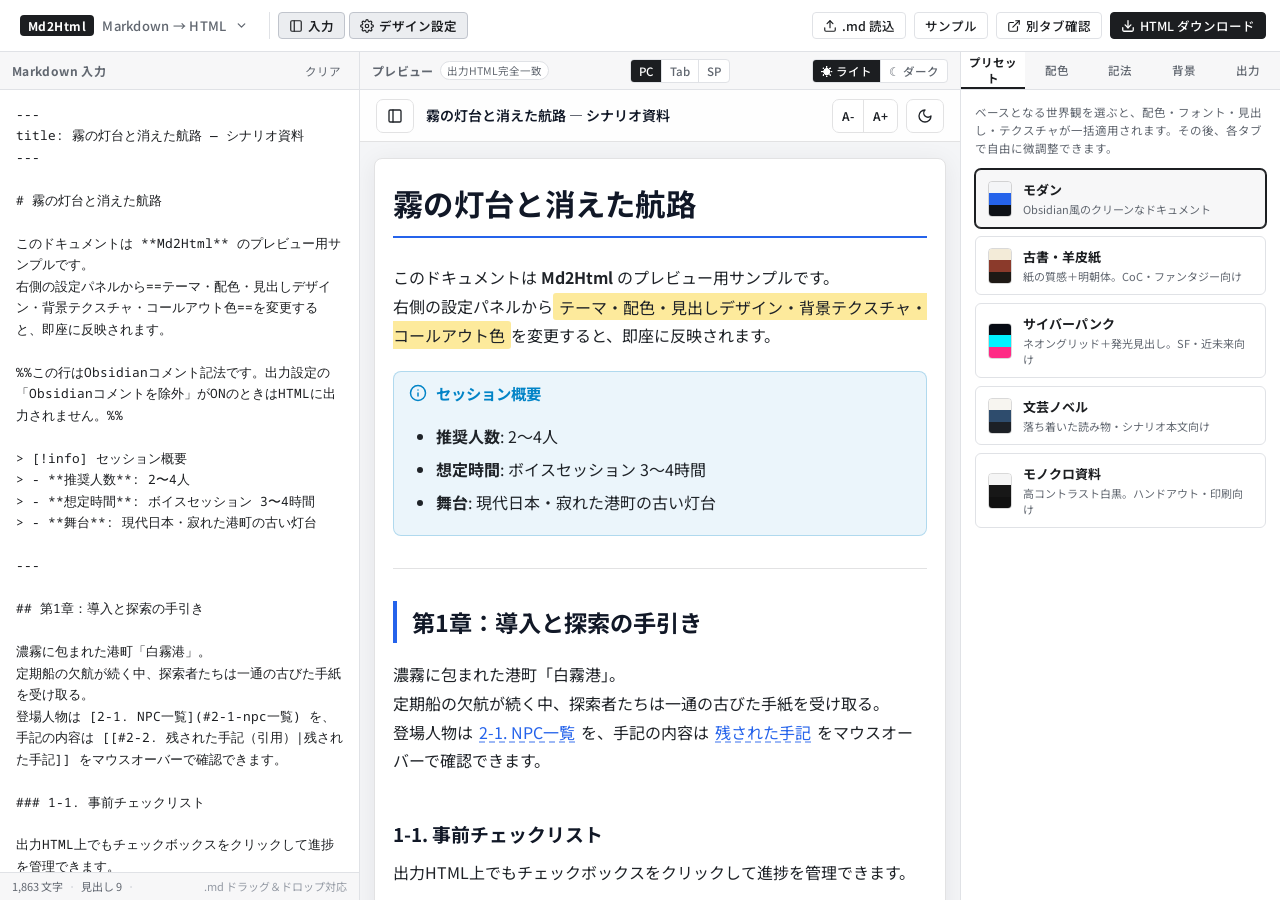
==== commit dd07705f: "Update link popup" ====
--- a/markdown-to-html/index.html
+++ b/markdown-to-html/index.html
@@ -504,6 +504,10 @@
                 <input type="checkbox" id="chk-strip-frontmatter">
               </label>
               <label class="toggle-row">
+                <span>見出しリンクのホバーポップアップを有効化</span>
+                <input type="checkbox" id="chk-hover-preview">
+              </label>
+              <label class="toggle-row">
                 <span>Google Fonts 読込を含める</span>
                 <input type="checkbox" id="chk-webfonts">
               </label>
